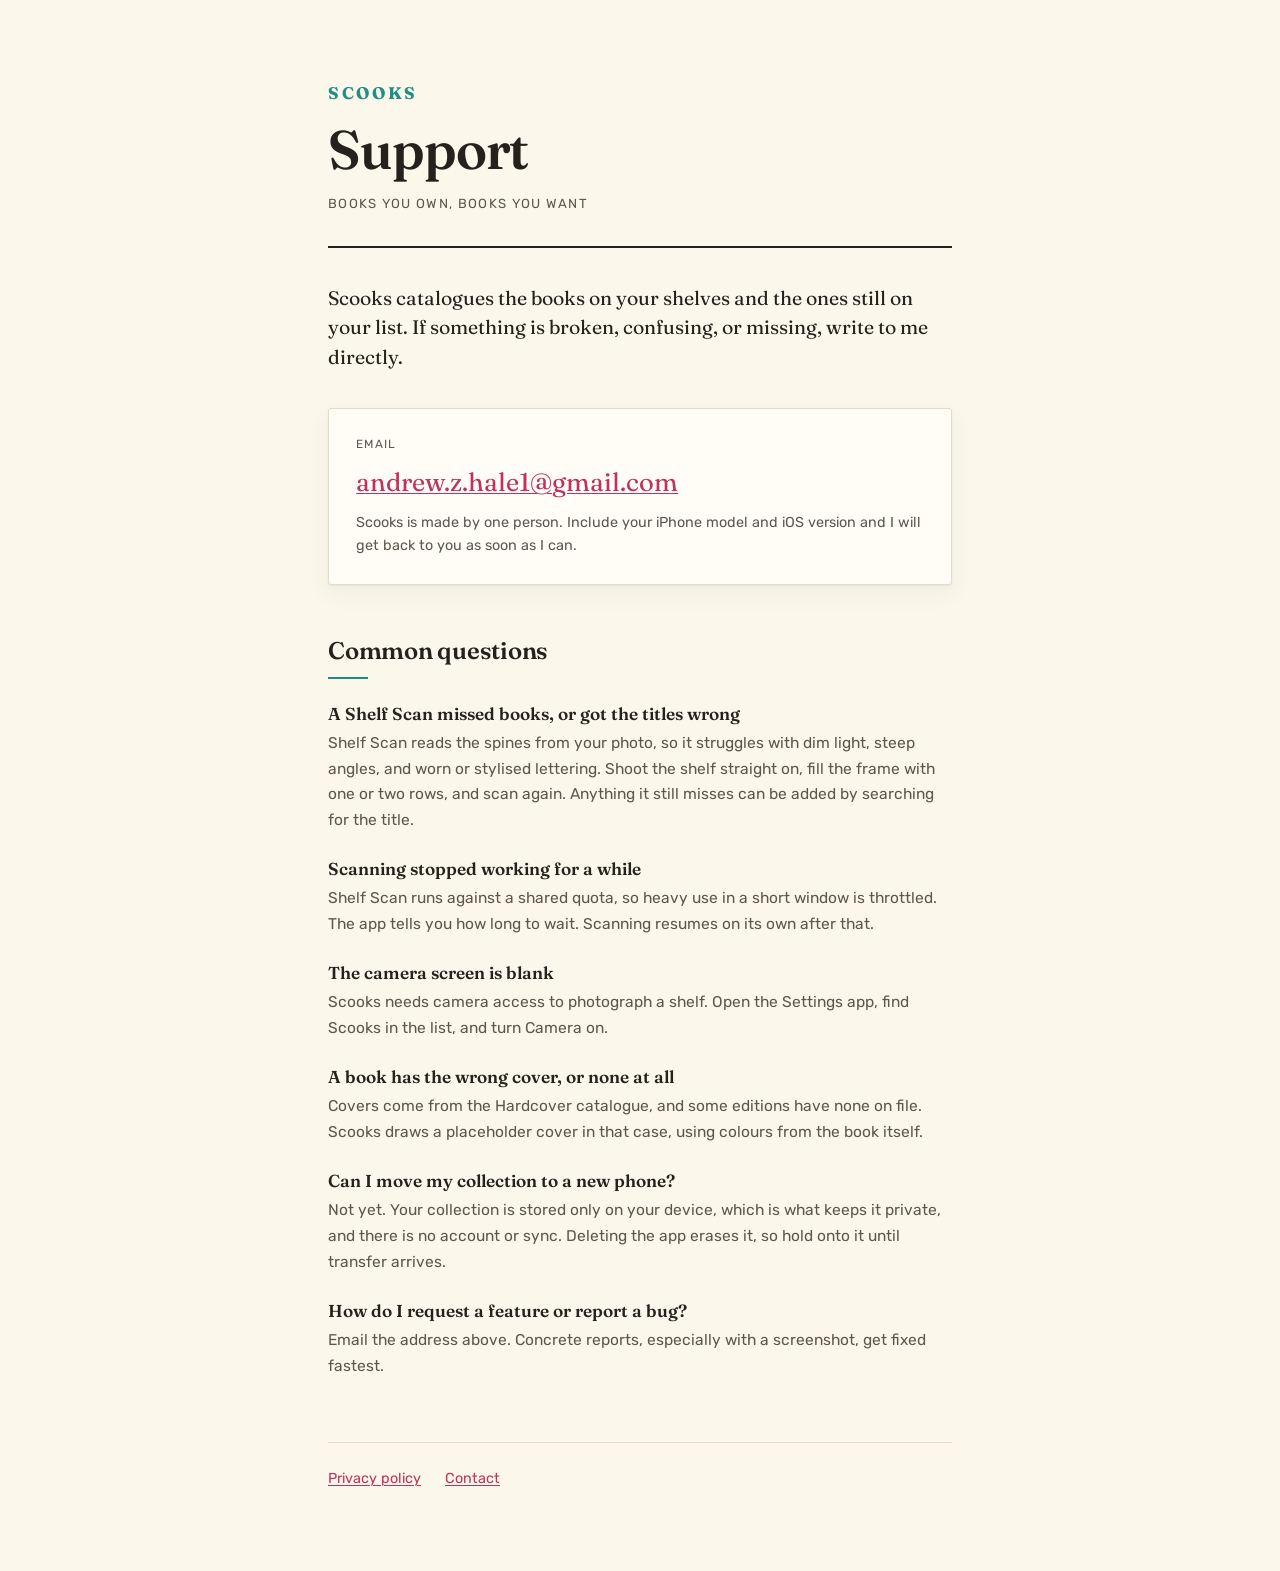
==== index.html @ c7a0fb9a "Add Scooks support and privacy policy pages Co-Authored-By: Claude Opus 5 <noreply@anthropic.com>" ====
<!DOCTYPE html>
<html lang="en">
<head>
<meta charset="utf-8">
<meta name="viewport" content="width=device-width, initial-scale=1">
<title>Scooks Support</title>
<meta name="description" content="Help and contact for Scooks, the iPhone app for cataloguing the books you own and want to read.">
<link rel="preconnect" href="https://fonts.gstatic.com" crossorigin>
<link rel="stylesheet" href="https://fonts.googleapis.com/css2?family=Fraunces:opsz,wght@9..144,400;9..144,600;9..144,700&family=Rubik:wght@400;500;600&display=swap">
<link rel="stylesheet" href="style.css">
</head>
<body>
<div class="page">
  <header class="masthead">
    <div class="wordmark"><a href="./">Scooks</a></div>
    <h1>Support</h1>
    <div class="dateline">Books you own, books you want</div>
  </header>

  <p class="standfirst">Scooks catalogues the books on your shelves and the ones still on your list. If something is broken, confusing, or missing, write to me directly.</p>

  <div class="contact-card">
    <span class="label">Email</span>
    <a class="address" href="mailto:andrew.z.hale1@gmail.com">andrew.z.hale1@gmail.com</a>
    <span class="note">Scooks is made by one person. Include your iPhone model and iOS version and I will get back to you as soon as I can.</span>
  </div>

  <section>
    <h2>Common questions</h2>
    <div class="faq">
      <div>
        <h3>A Shelf Scan missed books, or got the titles wrong</h3>
        <p>Shelf Scan reads the spines from your photo, so it struggles with dim light, steep angles, and worn or stylised lettering. Shoot the shelf straight on, fill the frame with one or two rows, and scan again. Anything it still misses can be added by searching for the title.</p>
      </div>
      <div>
        <h3>Scanning stopped working for a while</h3>
        <p>Shelf Scan runs against a shared quota, so heavy use in a short window is throttled. The app tells you how long to wait. Scanning resumes on its own after that.</p>
      </div>
      <div>
        <h3>The camera screen is blank</h3>
        <p>Scooks needs camera access to photograph a shelf. Open the Settings app, find Scooks in the list, and turn Camera on.</p>
      </div>
      <div>
        <h3>A book has the wrong cover, or none at all</h3>
        <p>Covers come from the Hardcover catalogue, and some editions have none on file. Scooks draws a placeholder cover in that case, using colours from the book itself.</p>
      </div>
      <div>
        <h3>Can I move my collection to a new phone?</h3>
        <p>Not yet. Your collection is stored only on your device, which is what keeps it private, and there is no account or sync. Deleting the app erases it, so hold onto it until transfer arrives.</p>
      </div>
      <div>
        <h3>How do I request a feature or report a bug?</h3>
        <p>Email the address above. Concrete reports, especially with a screenshot, get fixed fastest.</p>
      </div>
    </div>
  </section>

  <nav class="sitenav">
    <a href="privacy.html">Privacy policy</a>
    <a href="mailto:andrew.z.hale1@gmail.com">Contact</a>
  </nav>
</div>
</body>
</html>
---- style.css ----
/* Scooks site — shared styles */
  *, *::before, *::after { box-sizing: border-box; }
  html { color-scheme: light dark; }
  body { margin: 0; }
  img { max-width: 100%; }

  :root {
    --paper: #FBF7EB;
    --surface: #FFFDF6;
    --ink: #25221D;
    --ink-soft: #5E584C;
    --rule: #E2DCC8;
    --teal: #1E8F82;
    --berry: #C1315B;
    --gold: #FFC145;
    --shadow: 0 1px 2px rgba(37, 34, 29, .06), 0 8px 24px rgba(37, 34, 29, .05);
  }
  @media (prefers-color-scheme: dark) {
    :root:not([data-theme="light"]) {
      --paper: #1B1917;
      --surface: #242120;
      --ink: #F2EDE0;
      --ink-soft: #A8A093;
      --rule: #38332E;
      --teal: #57C4B4;
      --berry: #F0819F;
      --gold: #FFD27A;
      --shadow: 0 1px 2px rgba(0, 0, 0, .4), 0 8px 24px rgba(0, 0, 0, .3);
    }
  }
  :root[data-theme="dark"] {
    --paper: #1B1917;
    --surface: #242120;
    --ink: #F2EDE0;
    --ink-soft: #A8A093;
    --rule: #38332E;
    --teal: #57C4B4;
    --berry: #F0819F;
    --gold: #FFD27A;
    --shadow: 0 1px 2px rgba(0, 0, 0, .4), 0 8px 24px rgba(0, 0, 0, .3);
  }

  body {
    background: var(--paper);
    color: var(--ink);
    font-family: Rubik, "Helvetica Neue", Arial, sans-serif;
    font-size: 16.5px;
    line-height: 1.65;
    -webkit-font-smoothing: antialiased;
  }
  .page {
    max-width: 43rem;
    margin: 0 auto;
    padding: clamp(2.5rem, 7vw, 5rem) clamp(1.25rem, 5vw, 2rem) 5rem;
  }

  header.masthead {
    display: flex;
    flex-direction: column;
    gap: .9rem;
    padding-bottom: 2rem;
    border-bottom: 2px solid var(--ink);
  }
  .wordmark {
    font-family: Fraunces, Georgia, serif;
    font-weight: 700;
    font-size: 1.05rem;
    letter-spacing: .16em;
    text-transform: uppercase;
    color: var(--teal);
  }
  h1 {
    font-family: Fraunces, Georgia, serif;
    font-weight: 600;
    font-size: clamp(2.3rem, 7vw, 3.4rem);
    line-height: 1.03;
    letter-spacing: -.02em;
    text-wrap: balance;
    margin: 0;
  }
  .dateline {
    font-size: .82rem;
    letter-spacing: .1em;
    text-transform: uppercase;
    color: var(--ink-soft);
  }

  .standfirst {
    font-family: Fraunces, Georgia, serif;
    font-size: 1.22rem;
    line-height: 1.5;
    color: var(--ink);
    margin: 2.25rem 0 0;
  }

  .pledge {
    margin: 2rem 0 0;
    padding: 1.15rem 1.35rem;
    background: var(--surface);
    border-left: 3px solid var(--gold);
    border-radius: 2px;
    box-shadow: var(--shadow);
    font-size: .97rem;
    color: var(--ink-soft);
  }

  section {
    margin-top: 3.25rem;
  }
  h2 {
    font-family: Fraunces, Georgia, serif;
    font-weight: 600;
    font-size: 1.5rem;
    line-height: 1.2;
    letter-spacing: -.01em;
    text-wrap: balance;
    margin: 0 0 .35rem;
  }
  h2::after {
    content: "";
    display: block;
    width: 2.5rem;
    height: 2px;
    background: var(--teal);
    margin-top: .7rem;
  }
  p { margin: 1rem 0 0; }
  strong { font-weight: 600; }

  ul {
    margin: 1rem 0 0;
    padding: 0;
    list-style: none;
    display: flex;
    flex-direction: column;
    gap: .85rem;
  }
  ul li {
    position: relative;
    padding-left: 1.4rem;
  }
  ul li::before {
    content: "";
    position: absolute;
    left: .25rem;
    top: .72em;
    width: .4rem;
    height: .4rem;
    background: var(--berry);
    border-radius: 50%;
  }

  .table-wrap {
    overflow-x: auto;
    margin-top: 1.5rem;
  }
  table {
    width: 100%;
    border-collapse: collapse;
    font-size: .93rem;
    min-width: 32rem;
  }
  th {
    text-align: left;
    font-weight: 600;
    font-size: .74rem;
    letter-spacing: .11em;
    text-transform: uppercase;
    color: var(--ink-soft);
    padding: 0 1rem .6rem 0;
    border-bottom: 1px solid var(--ink);
  }
  td {
    padding: .85rem 1rem .85rem 0;
    border-bottom: 1px solid var(--rule);
    vertical-align: top;
  }
  td:first-child { font-weight: 500; white-space: nowrap; }
  tr:last-child td { border-bottom: none; }

  footer {
    margin-top: 4rem;
    padding-top: 1.5rem;
    border-top: 2px solid var(--ink);
    display: flex;
    flex-wrap: wrap;
    gap: .5rem 2rem;
    align-items: baseline;
    font-size: .9rem;
    color: var(--ink-soft);
  }
  footer .contact {
    font-family: Fraunces, Georgia, serif;
    font-size: 1.05rem;
    color: var(--ink);
  }
  a { color: var(--berry); text-decoration-thickness: 1px; text-underline-offset: 2px; }
  a:focus-visible {
    outline: 2px solid var(--teal);
    outline-offset: 3px;
    border-radius: 2px;
  }

  /* --- site navigation --- */
  .masthead .wordmark a {
    color: inherit;
    text-decoration: none;
  }
  .masthead .wordmark a:hover { text-decoration: underline; }

  .sitenav {
    margin-top: 4rem;
    padding-top: 1.5rem;
    border-top: 1px solid var(--rule);
    display: flex;
    flex-wrap: wrap;
    gap: 1.5rem;
    font-size: .9rem;
  }

  /* --- support page --- */
  .contact-card {
    margin: 2.25rem 0 0;
    padding: 1.6rem 1.7rem;
    background: var(--surface);
    border: 1px solid var(--rule);
    border-radius: 3px;
    box-shadow: var(--shadow);
    display: flex;
    flex-direction: column;
    gap: .45rem;
  }
  .contact-card .label {
    font-size: .74rem;
    letter-spacing: .11em;
    text-transform: uppercase;
    color: var(--ink-soft);
  }
  .contact-card .address {
    font-family: Fraunces, Georgia, serif;
    font-size: clamp(1.2rem, 4.5vw, 1.6rem);
    word-break: break-word;
  }
  .contact-card .note {
    font-size: .9rem;
    color: var(--ink-soft);
  }

  .faq {
    margin-top: 1.5rem;
    display: flex;
    flex-direction: column;
    gap: 1.6rem;
  }
  .faq h3 {
    font-family: Fraunces, Georgia, serif;
    font-weight: 600;
    font-size: 1.08rem;
    line-height: 1.3;
    margin: 0 0 .3rem;
  }
  .faq p { margin: 0; font-size: .97rem; color: var(--ink-soft); }
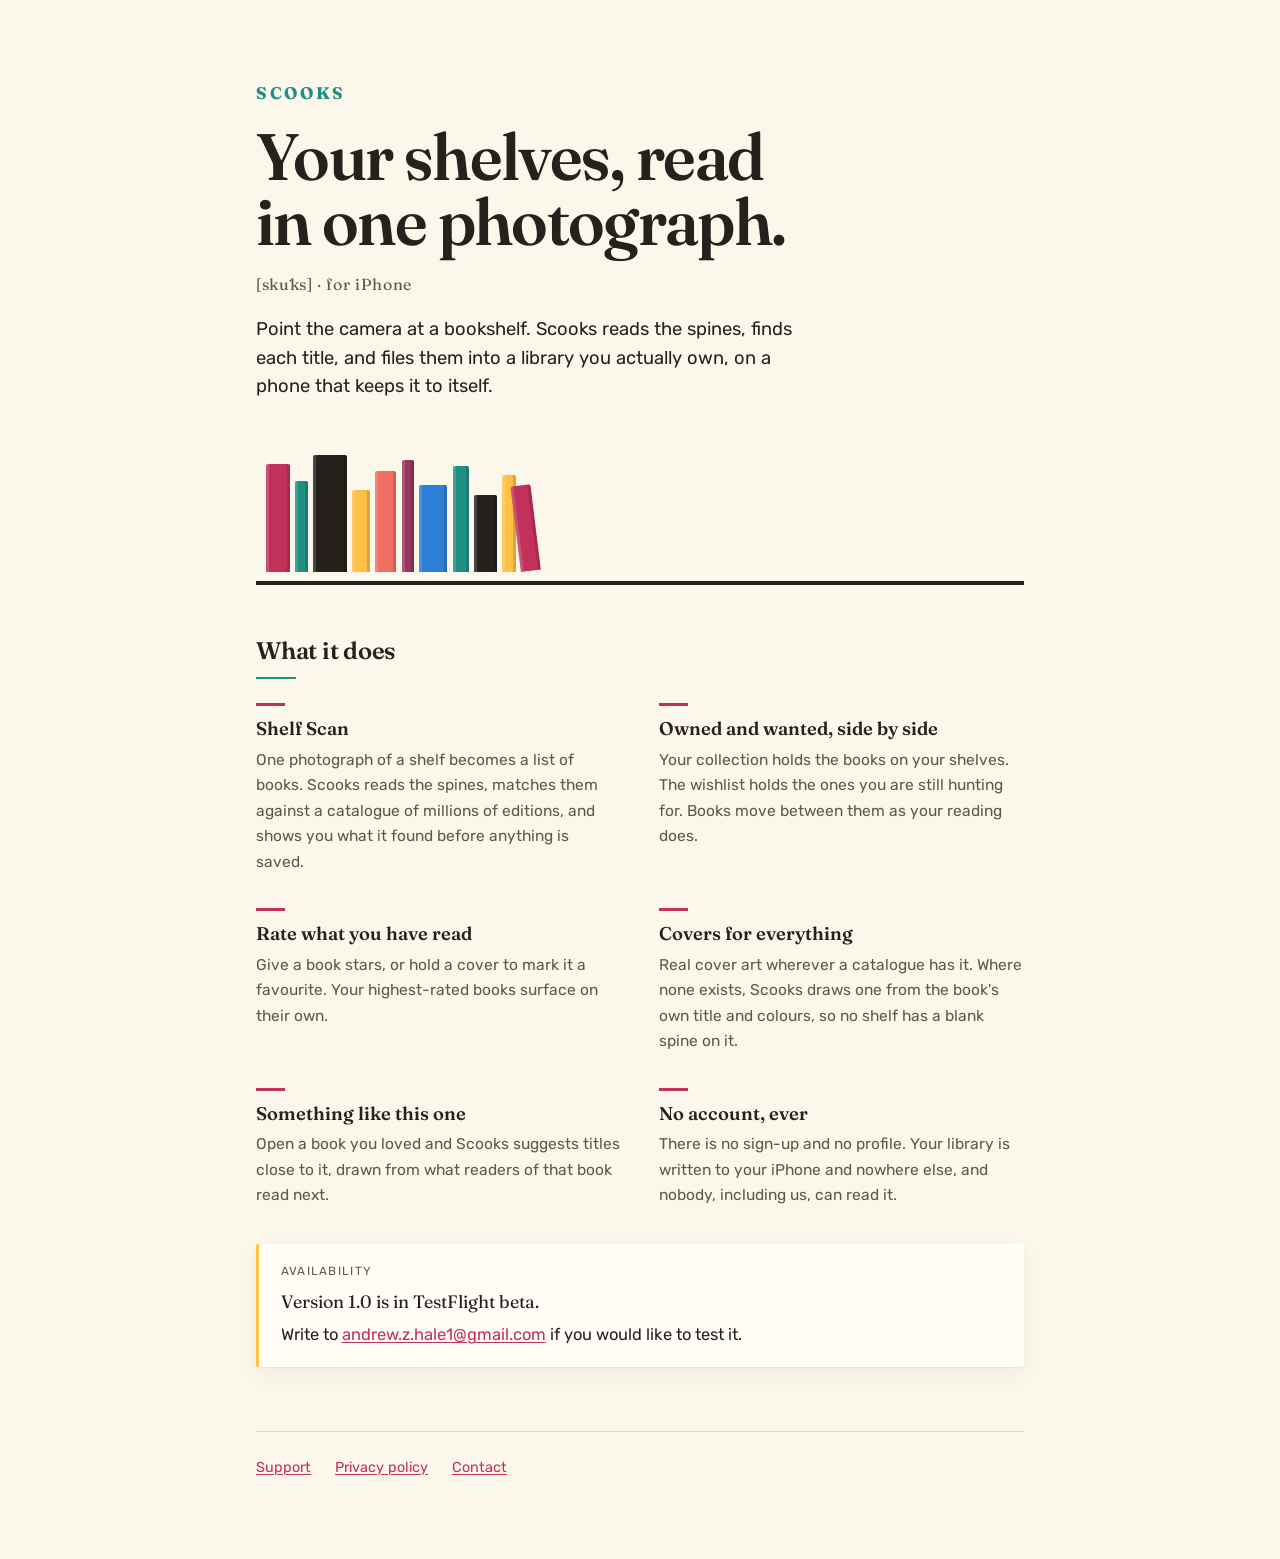
==== commit 52ca5269: "Add marketing landing page, move support to support.html Co-Authored-By: Claude Opus 5 <noreply@anth" ====
--- a/index.html
+++ b/index.html
@@ -3,59 +3,76 @@
 <head>
 <meta charset="utf-8">
 <meta name="viewport" content="width=device-width, initial-scale=1">
-<title>Scooks Support</title>
-<meta name="description" content="Help and contact for Scooks, the iPhone app for cataloguing the books you own and want to read.">
+<title>Scooks</title>
+<meta name="description" content="Photograph your bookshelf and Scooks reads the spines, builds your library, and keeps it on your phone.">
+<meta property="og:title" content="Scooks">
+<meta property="og:description" content="Photograph your bookshelf and Scooks reads the spines, builds your library, and keeps it on your phone.">
+<meta property="og:type" content="website">
 <link rel="preconnect" href="https://fonts.gstatic.com" crossorigin>
 <link rel="stylesheet" href="https://fonts.googleapis.com/css2?family=Fraunces:opsz,wght@9..144,400;9..144,600;9..144,700&family=Rubik:wght@400;500;600&display=swap">
 <link rel="stylesheet" href="style.css">
 </head>
 <body>
-<div class="page">
-  <header class="masthead">
-    <div class="wordmark"><a href="./">Scooks</a></div>
-    <h1>Support</h1>
-    <div class="dateline">Books you own, books you want</div>
+<div class="page landing">
+  <header class="hero">
+    <div class="wordmark">Scooks</div>
+    <h1>Your shelves, read in one photograph.</h1>
+    <div class="pronounce">[sku̇ks] &middot; for iPhone</div>
+    <p class="lede">Point the camera at a bookshelf. Scooks reads the spines, finds each title, and files them into a library you actually own, on a phone that keeps it to itself.</p>
   </header>
 
-  <p class="standfirst">Scooks catalogues the books on your shelves and the ones still on your list. If something is broken, confusing, or missing, write to me directly.</p>
-
-  <div class="contact-card">
-    <span class="label">Email</span>
-    <a class="address" href="mailto:andrew.z.hale1@gmail.com">andrew.z.hale1@gmail.com</a>
-    <span class="note">Scooks is made by one person. Include your iPhone model and iOS version and I will get back to you as soon as I can.</span>
+  <div class="shelf" aria-hidden="true">
+    <span class="spine" style="width:1.5rem;height:88%;background:#C1315B"></span>
+    <span class="spine" style="width:.85rem;height:74%;background:#1E8F82"></span>
+    <span class="spine" style="width:2.1rem;height:95%;background:#25221D"></span>
+    <span class="spine" style="width:1.1rem;height:67%;background:#FFC145"></span>
+    <span class="spine" style="width:1.35rem;height:82%;background:#F26F63"></span>
+    <span class="spine" style="width:.75rem;height:91%;background:#98365F"></span>
+    <span class="spine" style="width:1.8rem;height:71%;background:#2D7ED7"></span>
+    <span class="spine" style="width:1rem;height:86%;background:#1E8F82"></span>
+    <span class="spine" style="width:1.45rem;height:63%;background:#25221D"></span>
+    <span class="spine" style="width:.9rem;height:79%;background:#FFC145"></span>
+    <span class="spine tilt" style="width:1.25rem;height:70%;background:#C1315B"></span>
   </div>
 
   <section>
-    <h2>Common questions</h2>
-    <div class="faq">
+    <h2>What it does</h2>
+    <div class="features">
       <div>
-        <h3>A Shelf Scan missed books, or got the titles wrong</h3>
-        <p>Shelf Scan reads the spines from your photo, so it struggles with dim light, steep angles, and worn or stylised lettering. Shoot the shelf straight on, fill the frame with one or two rows, and scan again. Anything it still misses can be added by searching for the title.</p>
+        <h3><span class="marker"></span>Shelf Scan</h3>
+        <p>One photograph of a shelf becomes a list of books. Scooks reads the spines, matches them against a catalogue of millions of editions, and shows you what it found before anything is saved.</p>
       </div>
       <div>
-        <h3>Scanning stopped working for a while</h3>
-        <p>Shelf Scan runs against a shared quota, so heavy use in a short window is throttled. The app tells you how long to wait. Scanning resumes on its own after that.</p>
+        <h3><span class="marker"></span>Owned and wanted, side by side</h3>
+        <p>Your collection holds the books on your shelves. The wishlist holds the ones you are still hunting for. Books move between them as your reading does.</p>
       </div>
       <div>
-        <h3>The camera screen is blank</h3>
-        <p>Scooks needs camera access to photograph a shelf. Open the Settings app, find Scooks in the list, and turn Camera on.</p>
+        <h3><span class="marker"></span>Rate what you have read</h3>
+        <p>Give a book stars, or hold a cover to mark it a favourite. Your highest-rated books surface on their own.</p>
       </div>
       <div>
-        <h3>A book has the wrong cover, or none at all</h3>
-        <p>Covers come from the Hardcover catalogue, and some editions have none on file. Scooks draws a placeholder cover in that case, using colours from the book itself.</p>
+        <h3><span class="marker"></span>Covers for everything</h3>
+        <p>Real cover art wherever a catalogue has it. Where none exists, Scooks draws one from the book's own title and colours, so no shelf has a blank spine on it.</p>
       </div>
       <div>
-        <h3>Can I move my collection to a new phone?</h3>
-        <p>Not yet. Your collection is stored only on your device, which is what keeps it private, and there is no account or sync. Deleting the app erases it, so hold onto it until transfer arrives.</p>
+        <h3><span class="marker"></span>Something like this one</h3>
+        <p>Open a book you loved and Scooks suggests titles close to it, drawn from what readers of that book read next.</p>
       </div>
       <div>
-        <h3>How do I request a feature or report a bug?</h3>
-        <p>Email the address above. Concrete reports, especially with a screenshot, get fixed fastest.</p>
+        <h3><span class="marker"></span>No account, ever</h3>
+        <p>There is no sign-up and no profile. Your library is written to your iPhone and nowhere else, and nobody, including us, can read it.</p>
       </div>
     </div>
   </section>
 
+  <div class="status">
+    <span class="stage">Availability</span>
+    <span class="line">Version 1.0 is in TestFlight beta.</span>
+    <span>Write to <a href="mailto:andrew.z.hale1@gmail.com">andrew.z.hale1@gmail.com</a> if you would like to test it.</span>
+  </div>
+
   <nav class="sitenav">
+    <a href="support.html">Support</a>
     <a href="privacy.html">Privacy policy</a>
     <a href="mailto:andrew.z.hale1@gmail.com">Contact</a>
   </nav>
--- a/style.css
+++ b/style.css
@@ -260,3 +260,106 @@
     margin: 0 0 .3rem;
   }
   .faq p { margin: 0; font-size: .97rem; color: var(--ink-soft); }
+
+  /* --- landing page --- */
+  .page.landing { max-width: 52rem; }
+
+  .hero {
+    display: flex;
+    flex-direction: column;
+    gap: 1.1rem;
+    padding-bottom: 2.5rem;
+  }
+  .hero .wordmark {
+    font-family: Fraunces, Georgia, serif;
+    font-weight: 700;
+    font-size: 1.05rem;
+    letter-spacing: .16em;
+    text-transform: uppercase;
+    color: var(--teal);
+  }
+  .hero h1 {
+    font-family: Fraunces, Georgia, serif;
+    font-weight: 600;
+    font-size: clamp(2.6rem, 8vw, 4.1rem);
+    line-height: .98;
+    letter-spacing: -.025em;
+    text-wrap: balance;
+    margin: 0;
+  }
+  .hero .pronounce {
+    font-family: Fraunces, Georgia, serif;
+    font-size: 1rem;
+    color: var(--ink-soft);
+    letter-spacing: .04em;
+  }
+  .hero .lede {
+    font-size: 1.15rem;
+    line-height: 1.55;
+    max-width: 34rem;
+    margin: 0;
+  }
+
+  .shelf {
+    display: flex;
+    align-items: flex-end;
+    gap: .32rem;
+    height: 8.5rem;
+    margin: .5rem 0 0;
+    padding: 0 .6rem .55rem;
+    border-bottom: 4px solid var(--ink);
+    overflow: hidden;
+  }
+  .shelf .spine {
+    flex: 0 0 auto;
+    border-radius: 2px 2px 0 0;
+    box-shadow: inset -3px 0 0 rgba(0, 0, 0, .14), inset 3px 0 0 rgba(255, 255, 255, .16);
+  }
+  .shelf .spine.tilt {
+    transform: rotate(-7deg);
+    transform-origin: bottom left;
+  }
+
+  .status {
+    margin-top: 2.25rem;
+    padding: 1.15rem 1.35rem;
+    background: var(--surface);
+    border-left: 3px solid var(--gold);
+    border-radius: 2px;
+    box-shadow: var(--shadow);
+    display: flex;
+    flex-direction: column;
+    gap: .3rem;
+  }
+  .status .stage {
+    font-size: .74rem;
+    letter-spacing: .11em;
+    text-transform: uppercase;
+    color: var(--ink-soft);
+  }
+  .status .line {
+    font-family: Fraunces, Georgia, serif;
+    font-size: 1.12rem;
+  }
+
+  .features {
+    margin-top: 1.5rem;
+    display: grid;
+    grid-template-columns: repeat(auto-fit, minmax(15rem, 1fr));
+    gap: 2.1rem 2.4rem;
+  }
+  .features h3 {
+    font-family: Fraunces, Georgia, serif;
+    font-weight: 600;
+    font-size: 1.15rem;
+    line-height: 1.25;
+    margin: 0 0 .4rem;
+  }
+  .features h3 .marker {
+    display: block;
+    width: 1.8rem;
+    height: 3px;
+    background: var(--berry);
+    margin-bottom: .7rem;
+  }
+  .features p { margin: 0; font-size: .97rem; color: var(--ink-soft); }
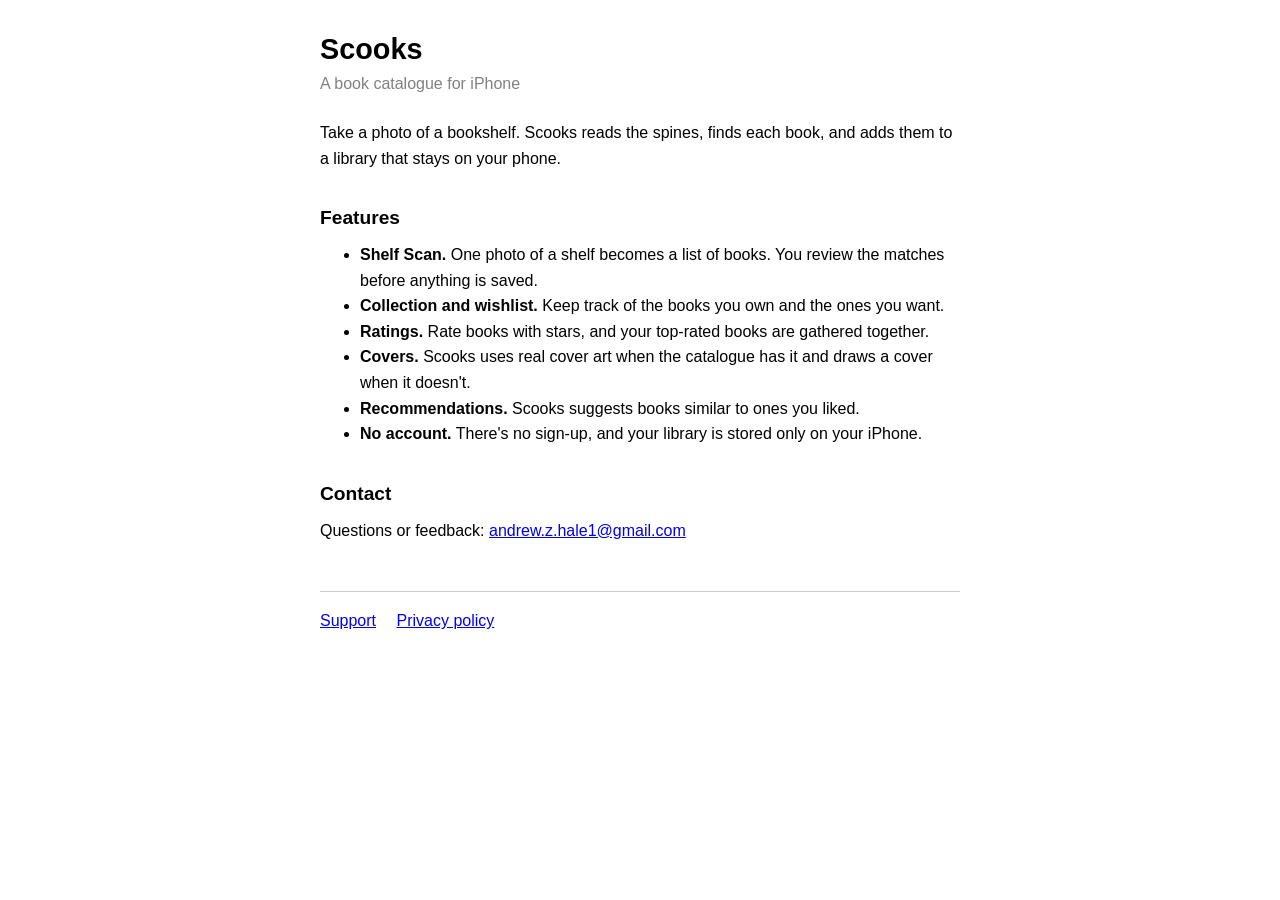
==== commit eb868564: "Simplify site styling and update privacy policy for Gemini terms and data flows Co-Authored-By: Clau" ====
--- a/index.html
+++ b/index.html
@@ -8,74 +8,30 @@
 <meta property="og:title" content="Scooks">
 <meta property="og:description" content="Photograph your bookshelf and Scooks reads the spines, builds your library, and keeps it on your phone.">
 <meta property="og:type" content="website">
-<link rel="preconnect" href="https://fonts.gstatic.com" crossorigin>
-<link rel="stylesheet" href="https://fonts.googleapis.com/css2?family=Fraunces:opsz,wght@9..144,400;9..144,600;9..144,700&family=Rubik:wght@400;500;600&display=swap">
 <link rel="stylesheet" href="style.css">
 </head>
 <body>
-<div class="page landing">
-  <header class="hero">
-    <div class="wordmark">Scooks</div>
-    <h1>Your shelves, read in one photograph.</h1>
-    <div class="pronounce">[sku̇ks] &middot; for iPhone</div>
-    <p class="lede">Point the camera at a bookshelf. Scooks reads the spines, finds each title, and files them into a library you actually own, on a phone that keeps it to itself.</p>
-  </header>
+<h1>Scooks</h1>
+<p class="meta">A book catalogue for iPhone</p>
 
-  <div class="shelf" aria-hidden="true">
-    <span class="spine" style="width:1.5rem;height:88%;background:#C1315B"></span>
-    <span class="spine" style="width:.85rem;height:74%;background:#1E8F82"></span>
-    <span class="spine" style="width:2.1rem;height:95%;background:#25221D"></span>
-    <span class="spine" style="width:1.1rem;height:67%;background:#FFC145"></span>
-    <span class="spine" style="width:1.35rem;height:82%;background:#F26F63"></span>
-    <span class="spine" style="width:.75rem;height:91%;background:#98365F"></span>
-    <span class="spine" style="width:1.8rem;height:71%;background:#2D7ED7"></span>
-    <span class="spine" style="width:1rem;height:86%;background:#1E8F82"></span>
-    <span class="spine" style="width:1.45rem;height:63%;background:#25221D"></span>
-    <span class="spine" style="width:.9rem;height:79%;background:#FFC145"></span>
-    <span class="spine tilt" style="width:1.25rem;height:70%;background:#C1315B"></span>
-  </div>
+<p>Take a photo of a bookshelf. Scooks reads the spines, finds each book, and adds them to a library that stays on your phone.</p>
 
-  <section>
-    <h2>What it does</h2>
-    <div class="features">
-      <div>
-        <h3><span class="marker"></span>Shelf Scan</h3>
-        <p>One photograph of a shelf becomes a list of books. Scooks reads the spines, matches them against a catalogue of millions of editions, and shows you what it found before anything is saved.</p>
-      </div>
-      <div>
-        <h3><span class="marker"></span>Owned and wanted, side by side</h3>
-        <p>Your collection holds the books on your shelves. The wishlist holds the ones you are still hunting for. Books move between them as your reading does.</p>
-      </div>
-      <div>
-        <h3><span class="marker"></span>Rate what you have read</h3>
-        <p>Give a book stars, or hold a cover to mark it a favourite. Your highest-rated books surface on their own.</p>
-      </div>
-      <div>
-        <h3><span class="marker"></span>Covers for everything</h3>
-        <p>Real cover art wherever a catalogue has it. Where none exists, Scooks draws one from the book's own title and colours, so no shelf has a blank spine on it.</p>
-      </div>
-      <div>
-        <h3><span class="marker"></span>Something like this one</h3>
-        <p>Open a book you loved and Scooks suggests titles close to it, drawn from what readers of that book read next.</p>
-      </div>
-      <div>
-        <h3><span class="marker"></span>No account, ever</h3>
-        <p>There is no sign-up and no profile. Your library is written to your iPhone and nowhere else, and nobody, including us, can read it.</p>
-      </div>
-    </div>
-  </section>
+<h2>Features</h2>
+<ul>
+  <li><strong>Shelf Scan.</strong> One photo of a shelf becomes a list of books. You review the matches before anything is saved.</li>
+  <li><strong>Collection and wishlist.</strong> Keep track of the books you own and the ones you want.</li>
+  <li><strong>Ratings.</strong> Rate books with stars, and your top-rated books are gathered together.</li>
+  <li><strong>Covers.</strong> Scooks uses real cover art when the catalogue has it and draws a cover when it doesn't.</li>
+  <li><strong>Recommendations.</strong> Scooks suggests books similar to ones you liked.</li>
+  <li><strong>No account.</strong> There's no sign-up, and your library is stored only on your iPhone.</li>
+</ul>
 
-  <div class="status">
-    <span class="stage">Availability</span>
-    <span class="line">Version 1.0 is in TestFlight beta.</span>
-    <span>Write to <a href="mailto:andrew.z.hale1@gmail.com">andrew.z.hale1@gmail.com</a> if you would like to test it.</span>
-  </div>
+<h2>Contact</h2>
+<p>Questions or feedback: <a href="mailto:andrew.z.hale1@gmail.com">andrew.z.hale1@gmail.com</a></p>
 
-  <nav class="sitenav">
-    <a href="support.html">Support</a>
-    <a href="privacy.html">Privacy policy</a>
-    <a href="mailto:andrew.z.hale1@gmail.com">Contact</a>
-  </nav>
-</div>
+<nav>
+  <a href="support.html">Support</a>
+  <a href="privacy.html">Privacy policy</a>
+</nav>
 </body>
 </html>
--- a/style.css
+++ b/style.css
@@ -1,365 +1,18 @@
-  /* Scooks site — shared styles */
-  *, *::before, *::after { box-sizing: border-box; }
-  html { color-scheme: light dark; }
-  body { margin: 0; }
-  img { max-width: 100%; }
-
-  :root {
-    --paper: #FBF7EB;
-    --surface: #FFFDF6;
-    --ink: #25221D;
-    --ink-soft: #5E584C;
-    --rule: #E2DCC8;
-    --teal: #1E8F82;
-    --berry: #C1315B;
-    --gold: #FFC145;
-    --shadow: 0 1px 2px rgba(37, 34, 29, .06), 0 8px 24px rgba(37, 34, 29, .05);
-  }
-  @media (prefers-color-scheme: dark) {
-    :root:not([data-theme="light"]) {
-      --paper: #1B1917;
-      --surface: #242120;
-      --ink: #F2EDE0;
-      --ink-soft: #A8A093;
-      --rule: #38332E;
-      --teal: #57C4B4;
-      --berry: #F0819F;
-      --gold: #FFD27A;
-      --shadow: 0 1px 2px rgba(0, 0, 0, .4), 0 8px 24px rgba(0, 0, 0, .3);
-    }
-  }
-  :root[data-theme="dark"] {
-    --paper: #1B1917;
-    --surface: #242120;
-    --ink: #F2EDE0;
-    --ink-soft: #A8A093;
-    --rule: #38332E;
-    --teal: #57C4B4;
-    --berry: #F0819F;
-    --gold: #FFD27A;
-    --shadow: 0 1px 2px rgba(0, 0, 0, .4), 0 8px 24px rgba(0, 0, 0, .3);
-  }
-
-  body {
-    background: var(--paper);
-    color: var(--ink);
-    font-family: Rubik, "Helvetica Neue", Arial, sans-serif;
-    font-size: 16.5px;
-    line-height: 1.65;
-    -webkit-font-smoothing: antialiased;
-  }
-  .page {
-    max-width: 43rem;
-    margin: 0 auto;
-    padding: clamp(2.5rem, 7vw, 5rem) clamp(1.25rem, 5vw, 2rem) 5rem;
-  }
-
-  header.masthead {
-    display: flex;
-    flex-direction: column;
-    gap: .9rem;
-    padding-bottom: 2rem;
-    border-bottom: 2px solid var(--ink);
-  }
-  .wordmark {
-    font-family: Fraunces, Georgia, serif;
-    font-weight: 700;
-    font-size: 1.05rem;
-    letter-spacing: .16em;
-    text-transform: uppercase;
-    color: var(--teal);
-  }
-  h1 {
-    font-family: Fraunces, Georgia, serif;
-    font-weight: 600;
-    font-size: clamp(2.3rem, 7vw, 3.4rem);
-    line-height: 1.03;
-    letter-spacing: -.02em;
-    text-wrap: balance;
-    margin: 0;
-  }
-  .dateline {
-    font-size: .82rem;
-    letter-spacing: .1em;
-    text-transform: uppercase;
-    color: var(--ink-soft);
-  }
-
-  .standfirst {
-    font-family: Fraunces, Georgia, serif;
-    font-size: 1.22rem;
-    line-height: 1.5;
-    color: var(--ink);
-    margin: 2.25rem 0 0;
-  }
-
-  .pledge {
-    margin: 2rem 0 0;
-    padding: 1.15rem 1.35rem;
-    background: var(--surface);
-    border-left: 3px solid var(--gold);
-    border-radius: 2px;
-    box-shadow: var(--shadow);
-    font-size: .97rem;
-    color: var(--ink-soft);
-  }
-
-  section {
-    margin-top: 3.25rem;
-  }
-  h2 {
-    font-family: Fraunces, Georgia, serif;
-    font-weight: 600;
-    font-size: 1.5rem;
-    line-height: 1.2;
-    letter-spacing: -.01em;
-    text-wrap: balance;
-    margin: 0 0 .35rem;
-  }
-  h2::after {
-    content: "";
-    display: block;
-    width: 2.5rem;
-    height: 2px;
-    background: var(--teal);
-    margin-top: .7rem;
-  }
-  p { margin: 1rem 0 0; }
-  strong { font-weight: 600; }
-
-  ul {
-    margin: 1rem 0 0;
-    padding: 0;
-    list-style: none;
-    display: flex;
-    flex-direction: column;
-    gap: .85rem;
-  }
-  ul li {
-    position: relative;
-    padding-left: 1.4rem;
-  }
-  ul li::before {
-    content: "";
-    position: absolute;
-    left: .25rem;
-    top: .72em;
-    width: .4rem;
-    height: .4rem;
-    background: var(--berry);
-    border-radius: 50%;
-  }
-
-  .table-wrap {
-    overflow-x: auto;
-    margin-top: 1.5rem;
-  }
-  table {
-    width: 100%;
-    border-collapse: collapse;
-    font-size: .93rem;
-    min-width: 32rem;
-  }
-  th {
-    text-align: left;
-    font-weight: 600;
-    font-size: .74rem;
-    letter-spacing: .11em;
-    text-transform: uppercase;
-    color: var(--ink-soft);
-    padding: 0 1rem .6rem 0;
-    border-bottom: 1px solid var(--ink);
-  }
-  td {
-    padding: .85rem 1rem .85rem 0;
-    border-bottom: 1px solid var(--rule);
-    vertical-align: top;
-  }
-  td:first-child { font-weight: 500; white-space: nowrap; }
-  tr:last-child td { border-bottom: none; }
-
-  footer {
-    margin-top: 4rem;
-    padding-top: 1.5rem;
-    border-top: 2px solid var(--ink);
-    display: flex;
-    flex-wrap: wrap;
-    gap: .5rem 2rem;
-    align-items: baseline;
-    font-size: .9rem;
-    color: var(--ink-soft);
-  }
-  footer .contact {
-    font-family: Fraunces, Georgia, serif;
-    font-size: 1.05rem;
-    color: var(--ink);
-  }
-  a { color: var(--berry); text-decoration-thickness: 1px; text-underline-offset: 2px; }
-  a:focus-visible {
-    outline: 2px solid var(--teal);
-    outline-offset: 3px;
-    border-radius: 2px;
-  }
-
-  /* --- site navigation --- */
-  .masthead .wordmark a {
-    color: inherit;
-    text-decoration: none;
-  }
-  .masthead .wordmark a:hover { text-decoration: underline; }
-
-  .sitenav {
-    margin-top: 4rem;
-    padding-top: 1.5rem;
-    border-top: 1px solid var(--rule);
-    display: flex;
-    flex-wrap: wrap;
-    gap: 1.5rem;
-    font-size: .9rem;
-  }
-
-  /* --- support page --- */
-  .contact-card {
-    margin: 2.25rem 0 0;
-    padding: 1.6rem 1.7rem;
-    background: var(--surface);
-    border: 1px solid var(--rule);
-    border-radius: 3px;
-    box-shadow: var(--shadow);
-    display: flex;
-    flex-direction: column;
-    gap: .45rem;
-  }
-  .contact-card .label {
-    font-size: .74rem;
-    letter-spacing: .11em;
-    text-transform: uppercase;
-    color: var(--ink-soft);
-  }
-  .contact-card .address {
-    font-family: Fraunces, Georgia, serif;
-    font-size: clamp(1.2rem, 4.5vw, 1.6rem);
-    word-break: break-word;
-  }
-  .contact-card .note {
-    font-size: .9rem;
-    color: var(--ink-soft);
-  }
-
-  .faq {
-    margin-top: 1.5rem;
-    display: flex;
-    flex-direction: column;
-    gap: 1.6rem;
-  }
-  .faq h3 {
-    font-family: Fraunces, Georgia, serif;
-    font-weight: 600;
-    font-size: 1.08rem;
-    line-height: 1.3;
-    margin: 0 0 .3rem;
-  }
-  .faq p { margin: 0; font-size: .97rem; color: var(--ink-soft); }
-
-  /* --- landing page --- */
-  .page.landing { max-width: 52rem; }
-
-  .hero {
-    display: flex;
-    flex-direction: column;
-    gap: 1.1rem;
-    padding-bottom: 2.5rem;
-  }
-  .hero .wordmark {
-    font-family: Fraunces, Georgia, serif;
-    font-weight: 700;
-    font-size: 1.05rem;
-    letter-spacing: .16em;
-    text-transform: uppercase;
-    color: var(--teal);
-  }
-  .hero h1 {
-    font-family: Fraunces, Georgia, serif;
-    font-weight: 600;
-    font-size: clamp(2.6rem, 8vw, 4.1rem);
-    line-height: .98;
-    letter-spacing: -.025em;
-    text-wrap: balance;
-    margin: 0;
-  }
-  .hero .pronounce {
-    font-family: Fraunces, Georgia, serif;
-    font-size: 1rem;
-    color: var(--ink-soft);
-    letter-spacing: .04em;
-  }
-  .hero .lede {
-    font-size: 1.15rem;
-    line-height: 1.55;
-    max-width: 34rem;
-    margin: 0;
-  }
-
-  .shelf {
-    display: flex;
-    align-items: flex-end;
-    gap: .32rem;
-    height: 8.5rem;
-    margin: .5rem 0 0;
-    padding: 0 .6rem .55rem;
-    border-bottom: 4px solid var(--ink);
-    overflow: hidden;
-  }
-  .shelf .spine {
-    flex: 0 0 auto;
-    border-radius: 2px 2px 0 0;
-    box-shadow: inset -3px 0 0 rgba(0, 0, 0, .14), inset 3px 0 0 rgba(255, 255, 255, .16);
-  }
-  .shelf .spine.tilt {
-    transform: rotate(-7deg);
-    transform-origin: bottom left;
-  }
-
-  .status {
-    margin-top: 2.25rem;
-    padding: 1.15rem 1.35rem;
-    background: var(--surface);
-    border-left: 3px solid var(--gold);
-    border-radius: 2px;
-    box-shadow: var(--shadow);
-    display: flex;
-    flex-direction: column;
-    gap: .3rem;
-  }
-  .status .stage {
-    font-size: .74rem;
-    letter-spacing: .11em;
-    text-transform: uppercase;
-    color: var(--ink-soft);
-  }
-  .status .line {
-    font-family: Fraunces, Georgia, serif;
-    font-size: 1.12rem;
-  }
-
-  .features {
-    margin-top: 1.5rem;
-    display: grid;
-    grid-template-columns: repeat(auto-fit, minmax(15rem, 1fr));
-    gap: 2.1rem 2.4rem;
-  }
-  .features h3 {
-    font-family: Fraunces, Georgia, serif;
-    font-weight: 600;
-    font-size: 1.15rem;
-    line-height: 1.25;
-    margin: 0 0 .4rem;
-  }
-  .features h3 .marker {
-    display: block;
-    width: 1.8rem;
-    height: 3px;
-    background: var(--berry);
-    margin-bottom: .7rem;
-  }
-  .features p { margin: 0; font-size: .97rem; color: var(--ink-soft); }
+:root { color-scheme: light dark; }
+body {
+  max-width: 40rem;
+  margin: 0 auto;
+  padding: 2rem 1rem 4rem;
+  font-family: -apple-system, BlinkMacSystemFont, "Helvetica Neue", Arial, sans-serif;
+  font-size: 16px;
+  line-height: 1.6;
+}
+h1 { font-size: 1.8rem; line-height: 1.2; margin: 0 0 .25rem; }
+h2 { font-size: 1.2rem; margin: 2rem 0 .5rem; }
+h3 { font-size: 1rem; margin: 1.25rem 0 .25rem; }
+p, ul { margin: .5rem 0; }
+.meta { color: GrayText; margin: 0 0 1.5rem; }
+table { border-collapse: collapse; width: 100%; }
+th, td { text-align: left; vertical-align: top; padding: .4rem .75rem .4rem 0; border-bottom: 1px solid color-mix(in srgb, currentColor 20%, transparent); }
+nav { margin-top: 3rem; padding-top: 1rem; border-top: 1px solid color-mix(in srgb, currentColor 20%, transparent); }
+nav a { margin-right: 1rem; }
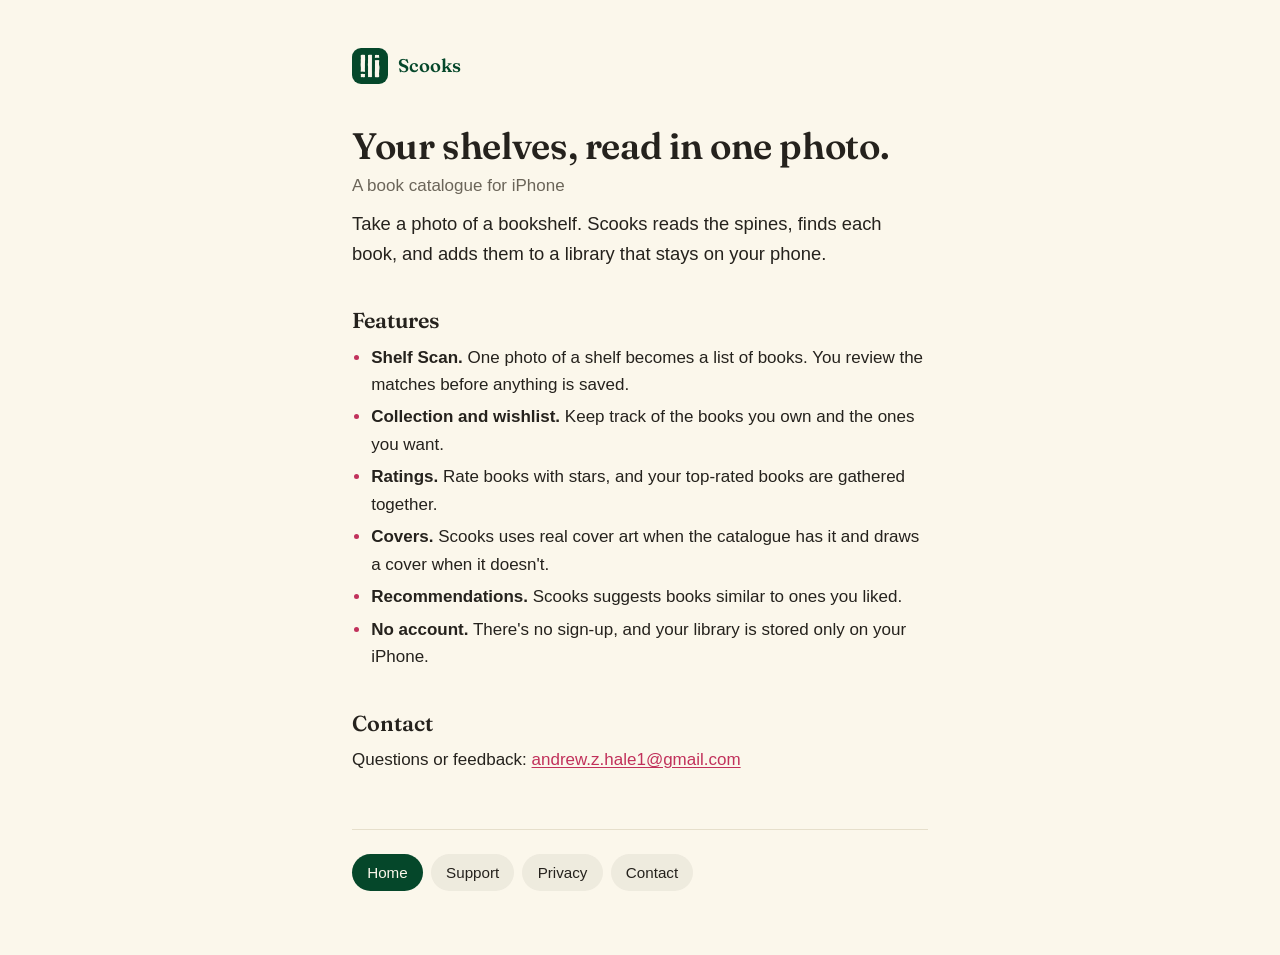
==== commit 5a78a588: "Restyle site to match the app: paper, ink, icon green, Fraunces headings Co-Authored-By: Claude Opus" ====
--- a/index.html
+++ b/index.html
@@ -8,13 +8,20 @@
 <meta property="og:title" content="Scooks">
 <meta property="og:description" content="Photograph your bookshelf and Scooks reads the spines, builds your library, and keeps it on your phone.">
 <meta property="og:type" content="website">
+<link rel="icon" href="icon.png">
+<link rel="apple-touch-icon" href="apple-touch-icon.png">
+<link rel="preconnect" href="https://fonts.gstatic.com" crossorigin>
+<link rel="stylesheet" href="https://fonts.googleapis.com/css2?family=Fraunces:opsz,wght@9..144,600&display=swap">
 <link rel="stylesheet" href="style.css">
 </head>
 <body>
-<h1>Scooks</h1>
+<main>
+<header><a class="brand" href="./"><img src="icon.png" alt="">Scooks</a></header>
+
+<h1>Your shelves, read in one photo.</h1>
 <p class="meta">A book catalogue for iPhone</p>
 
-<p>Take a photo of a bookshelf. Scooks reads the spines, finds each book, and adds them to a library that stays on your phone.</p>
+<p class="lede">Take a photo of a bookshelf. Scooks reads the spines, finds each book, and adds them to a library that stays on your phone.</p>
 
 <h2>Features</h2>
 <ul>
@@ -30,8 +37,11 @@
 <p>Questions or feedback: <a href="mailto:andrew.z.hale1@gmail.com">andrew.z.hale1@gmail.com</a></p>
 
 <nav>
+  <a href="./" aria-current="page">Home</a>
   <a href="support.html">Support</a>
-  <a href="privacy.html">Privacy policy</a>
+  <a href="privacy.html">Privacy</a>
+  <a href="mailto:andrew.z.hale1@gmail.com">Contact</a>
 </nav>
+</main>
 </body>
 </html>
--- a/style.css
+++ b/style.css
@@ -1,18 +1,78 @@
-:root { color-scheme: light dark; }
+/* Scooks site. Colours and type follow the iOS app (ScooksColor, ScooksFont). */
+:root {
+  --paper: #FBF7EB;
+  --ink: #25221D;
+  --ink-soft: #6B6559;
+  --rule: #E6DFCB;
+  --green: #05472A;
+  --berry: #C1315B;
+}
+
+*, *::before, *::after { box-sizing: border-box; }
+
 body {
-  max-width: 40rem;
+  margin: 0;
+  background: var(--paper);
+  color: var(--ink);
+  font: 17px/1.6 -apple-system, BlinkMacSystemFont, "SF Pro Text", "Helvetica Neue", Arial, sans-serif;
+  -webkit-font-smoothing: antialiased;
+}
+
+main {
+  max-width: 38rem;
   margin: 0 auto;
-  padding: 2rem 1rem 4rem;
-  font-family: -apple-system, BlinkMacSystemFont, "Helvetica Neue", Arial, sans-serif;
-  font-size: 16px;
-  line-height: 1.6;
+  padding: 3rem 1rem 4rem;
 }
-h1 { font-size: 1.8rem; line-height: 1.2; margin: 0 0 .25rem; }
-h2 { font-size: 1.2rem; margin: 2rem 0 .5rem; }
-h3 { font-size: 1rem; margin: 1.25rem 0 .25rem; }
-p, ul { margin: .5rem 0; }
-.meta { color: GrayText; margin: 0 0 1.5rem; }
-table { border-collapse: collapse; width: 100%; }
-th, td { text-align: left; vertical-align: top; padding: .4rem .75rem .4rem 0; border-bottom: 1px solid color-mix(in srgb, currentColor 20%, transparent); }
-nav { margin-top: 3rem; padding-top: 1rem; border-top: 1px solid color-mix(in srgb, currentColor 20%, transparent); }
-nav a { margin-right: 1rem; }
+
+header { margin-bottom: 2rem; }
+.brand {
+  display: inline-flex;
+  align-items: center;
+  gap: .6rem;
+  color: var(--green);
+  text-decoration: none;
+  font-family: Fraunces, Georgia, serif;
+  font-weight: 600;
+  font-size: 1.15rem;
+}
+.brand img { width: 36px; height: 36px; border-radius: 9px; }
+
+h1, h2, h3 { font-family: Fraunces, Georgia, serif; font-weight: 600; line-height: 1.2; }
+h1 { font-size: 2.3rem; letter-spacing: -.01em; margin: 1.5rem 0 .25rem; }
+h2 { font-size: 1.35rem; margin: 2.5rem 0 .5rem; }
+h3 { font-size: 1.05rem; margin: 1.5rem 0 .25rem; }
+
+p, ul { margin: .6rem 0; }
+ul { padding-left: 1.2rem; }
+li { margin: .35rem 0; }
+li::marker { color: var(--berry); }
+
+.meta { color: var(--ink-soft); margin-top: 0; }
+.lede { font-size: 1.15rem; }
+
+a { color: var(--berry); text-underline-offset: 2px; }
+
+.table-wrap { overflow-x: auto; }
+table { width: 100%; border-collapse: collapse; font-size: .95rem; }
+th, td { text-align: left; vertical-align: top; padding: .55rem .75rem .55rem 0; border-bottom: 1px solid var(--rule); }
+th { color: var(--ink-soft); font-weight: 600; }
+
+nav {
+  display: flex;
+  flex-wrap: wrap;
+  gap: .5rem;
+  margin-top: 3.5rem;
+  padding-top: 1.5rem;
+  border-top: 1px solid var(--rule);
+}
+nav a {
+  padding: .4rem .95rem;
+  border-radius: 999px;
+  background: rgba(37, 34, 29, .06);
+  color: var(--ink);
+  text-decoration: none;
+  font-size: .95rem;
+  font-weight: 500;
+}
+nav a:hover { background: rgba(37, 34, 29, .1); }
+nav a[aria-current="page"] { background: var(--green); color: var(--paper); }
